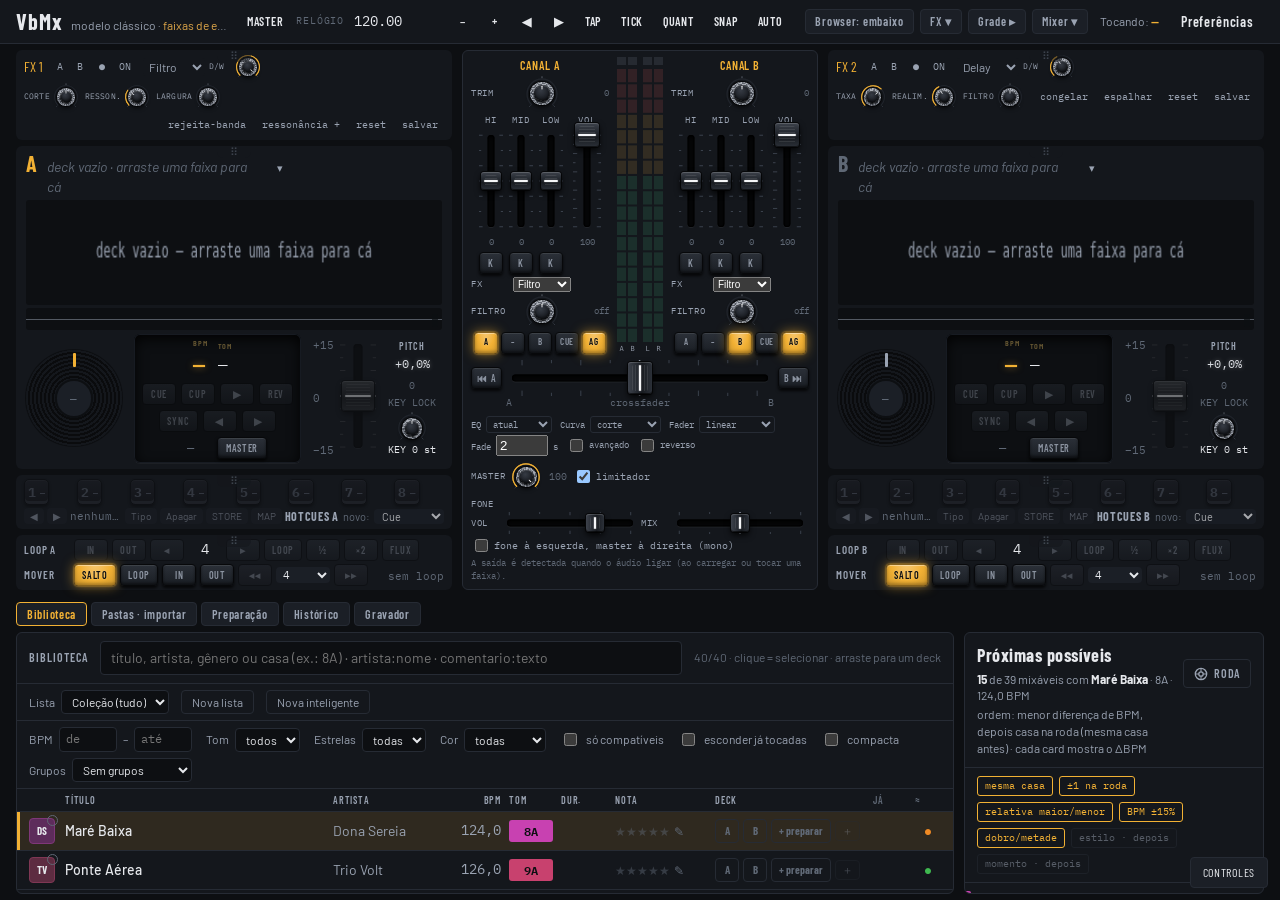
==== index.html @ 521fc86e "VbMx: versão pública para teste no iPad Co-Authored-By: Claude Sonnet 5.5 <noreply@anthropic.com>" ====
<!doctype html>
<html lang="pt-BR"><head><meta charset="utf-8">
<meta http-equiv="refresh" content="0; url=interface/classico.html">
<title>VbMx</title></head>
<body><p>Abrindo o <a href="interface/classico.html">VbMx</a>…</p>
<script>location.replace('interface/classico.html');</script></body></html>
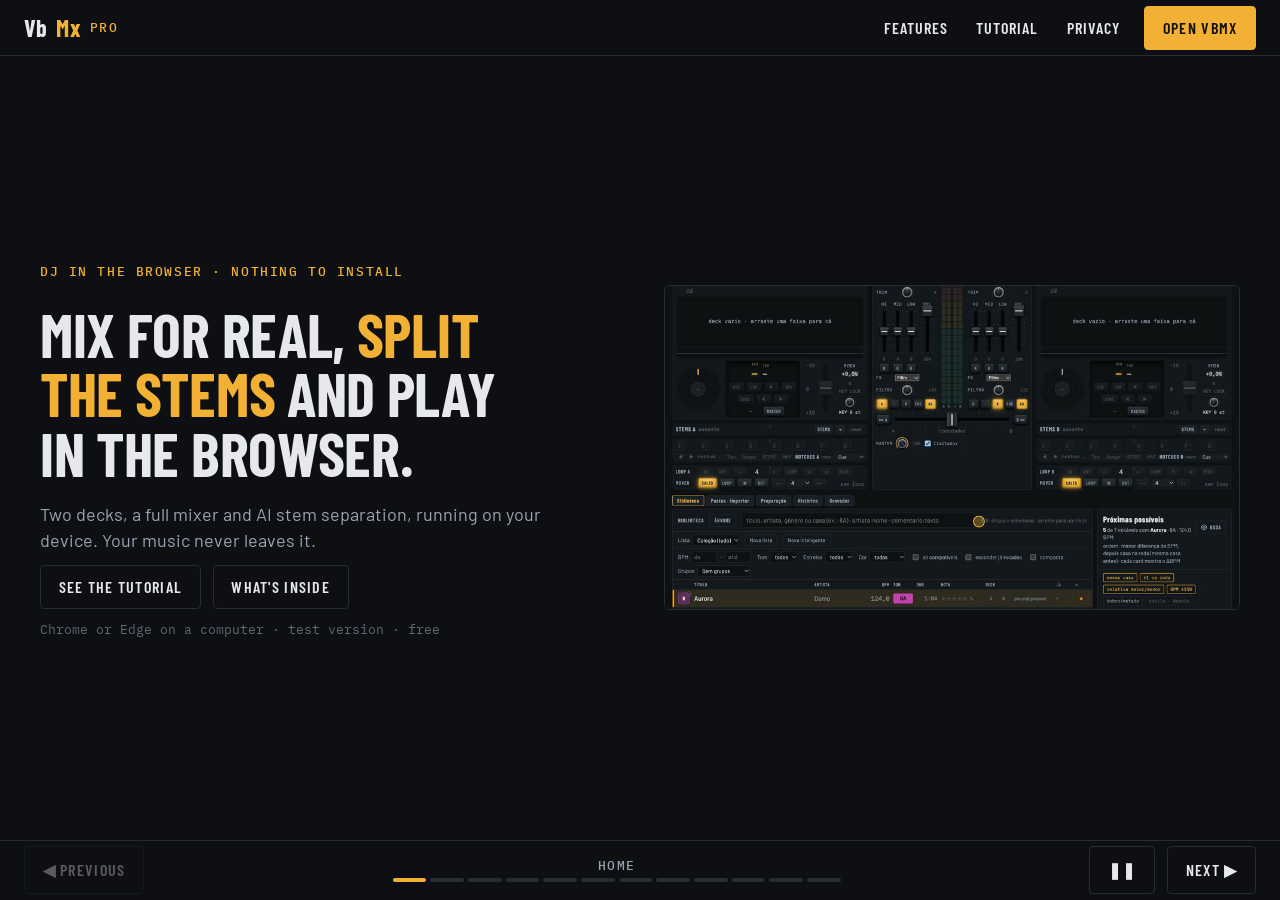
==== commit f59212ed: "Publica versão final da proposta: landing com tutorial, Pro sem Modes e sem Possible next tracks, st" ====
--- a/index.html
+++ b/index.html
@@ -1,6 +1,558 @@
 <!doctype html>
-<html lang="pt-BR"><head><meta charset="utf-8">
-<meta http-equiv="refresh" content="0; url=interface/classico.html">
-<title>VbMx</title></head>
-<body><p>Abrindo o <a href="interface/classico.html">VbMx</a>…</p>
-<script>location.replace('interface/classico.html');</script></body></html>
+<html lang="en">
+<head>
+<meta charset="utf-8">
+<meta name="viewport" content="width=device-width, initial-scale=1, viewport-fit=cover">
+<title>VbMx Pro · two-deck DJ mixer in your browser</title>
+<meta name="description" content="VbMx Pro is a two-deck DJ mixer that runs in your browser: sync, hotcues, loops, FX, stem separation and MIDI controllers. Your music stays on your device.">
+<link rel="icon" href="data:,">
+<link rel="canonical" href="https://luksgodoy.github.io/vbmx/">
+<link rel="alternate" hreflang="en" href="https://luksgodoy.github.io/vbmx/">
+<link rel="alternate" hreflang="x-default" href="https://luksgodoy.github.io/vbmx/">
+<meta property="og:type" content="website"><meta property="og:site_name" content="VbMx"><meta property="og:url" content="https://luksgodoy.github.io/vbmx/">
+<meta property="og:title" content="VbMx Pro · two-deck DJ mixer in your browser"><meta property="og:locale" content="en">
+<script type="application/ld+json">{"@context":"https://schema.org","@type":"WebSite","@id":"https://luksgodoy.github.io/vbmx/#site","name":"VbMx","url":"https://luksgodoy.github.io/vbmx/","inLanguage":"en"}</script>
+
+<meta name="robots" content="noindex">
+<link rel="preconnect" href="https://fonts.googleapis.com">
+<link rel="stylesheet" href="https://fonts.googleapis.com/css2?family=Barlow+Condensed:wght@500;600;700&family=Barlow:wght@400;500;600&family=IBM+Plex+Mono:wght@400;500;600&display=swap">
+<!-- PROPOSAL, not the real page: no page of the site was changed.
+     One view: the LANDING page.
+     Videos and posters come from tutorial/videos/, so open this file from docs/.
+     Colors and fonts are the app's tokens (interface/css/base.css). Mobile-first; wider layouts come in through clamp()
+     and container queries. The shell is exactly one window tall (top bar, stage, pager) and never scrolls vertically.
+     The access button lives in the top bar, a strip of the shell, so it is always visible and never covers content.
+     Videos: only the current panel's video plays (muted, looping, inline); the others pause; reduced motion disables autoplay. -->
+<style>
+:root {
+  --bg: #0d0f12; --bg-2: #14171c; --bg-3: #1b1f26; --line: #262b34; --fg: #e6e8ec; --fg-2: #9aa3b2; --fg-3: #5f6875;
+  --accent: #f2b134; --accent-dark: #2a2108; --ok: #7ad48c;
+  --t-xs: clamp(.72rem, .68rem + .2vw, .82rem);
+  --t-base: clamp(1rem, .95rem + .25vw, 1.125rem);
+  --t-lg: clamp(1.25rem, 1.1rem + .8vw, 1.6rem);
+  --t-xl: clamp(1.6rem, 1.2rem + 2vw, 2.4rem);
+  --t-hero: clamp(2rem, 1.3rem + 3.6vw, 3.8rem);
+  --e1: clamp(.5rem, .4rem + .5vw, .75rem);
+  --e2: clamp(1rem, .8rem + 1vw, 1.5rem);
+  --e3: clamp(1.5rem, 1rem + 2.5vw, 3rem);
+  --heading: "Barlow Condensed", "Arial Narrow", sans-serif;
+  --text: "Barlow", "Helvetica Neue", Arial, sans-serif;
+  --mono: "IBM Plex Mono", "SFMono-Regular", Menlo, monospace;
+}
+*, *::before, *::after { box-sizing: border-box; }
+[hidden] { display: none !important; }
+html { -webkit-text-size-adjust: 100%; }
+html, body { block-size: 100%; margin: 0; overflow: hidden; }
+body { block-size: 100dvh; display: grid; grid-template-rows: auto minmax(0, 1fr) auto; background: var(--bg); color: var(--fg);
+  font: 400 var(--t-base)/1.45 var(--text); overflow-wrap: break-word; }
+img, video { display: block; max-inline-size: 100%; block-size: auto; }
+a { color: var(--accent); }
+button { font: inherit; color: inherit; }
+:focus-visible { outline: 2px solid var(--accent); outline-offset: 3px; }
+.label { font: 500 var(--t-xs)/1.2 var(--mono); letter-spacing: .12em; text-transform: uppercase; color: var(--accent); }
+.skip { position: absolute; inset-inline-start: -999rem; }
+.skip:focus { inset-inline-start: var(--e2); inset-block-start: var(--e1); z-index: 30; background: var(--accent); color: #000; padding: .6rem 1rem; border-radius: 4px; }
+
+header.bar { position: relative; z-index: 10; display: flex; align-items: center; gap: var(--e1); min-inline-size: 0;
+  padding: calc(.35rem + env(safe-area-inset-top)) max(var(--e2), env(safe-area-inset-right)) .35rem max(var(--e2), env(safe-area-inset-left));
+  border-block-end: 1px solid var(--line); background: var(--bg); }
+.brand { font: 700 1.5rem/1 var(--heading); letter-spacing: .02em; color: var(--fg); text-decoration: none; min-block-size: 44px; display: inline-flex; align-items: center; gap: .35em; margin-inline-end: auto; }
+.brand b { color: var(--accent); font-weight: 700; }
+.brand small { display: none; font: 500 var(--t-xs)/1 var(--mono); letter-spacing: .12em; text-transform: uppercase; color: var(--accent); }
+.btn { display: inline-flex; align-items: center; justify-content: center; min-block-size: 44px; min-inline-size: 44px; padding: 0 .7rem; border-radius: 4px; border: 1px solid var(--line);
+  font: 600 .95rem/1 var(--heading); letter-spacing: .06em; text-transform: uppercase; text-decoration: none; color: var(--fg); background: transparent; white-space: nowrap; cursor: pointer; }
+.btn.solid { background: var(--accent); border-color: var(--accent); color: #14110a; }
+.btn:hover { border-color: var(--accent); }
+.btn[disabled] { opacity: .35; cursor: default; border-color: var(--line); }
+.sitenav { display: none; position: absolute; inset-block-start: 100%; inset-inline-end: var(--e2); min-inline-size: 13rem; padding: .3rem;
+  background: var(--bg-2); border: 1px solid var(--line); border-radius: 6px; flex-direction: column; }
+.sitenav.is-open { display: flex; }
+.sitenav a { display: flex; align-items: center; min-block-size: 44px; padding: 0 .8rem; border-radius: 4px; color: var(--fg); text-decoration: none;
+  font: 600 1rem/1 var(--heading); letter-spacing: .06em; text-transform: uppercase; }
+.sitenav a:hover, .sitenav a[aria-current="true"] { color: var(--accent); }
+@media (min-width: 26rem) { .brand small { display: inline; } }
+@media (min-width: 40rem) { .btn { padding: 0 1.1rem; font-size: 1rem; letter-spacing: .08em; } }
+@media (min-width: 48rem) {
+  .menu-btn { display: none; }
+  .sitenav { display: flex; position: static; flex-direction: row; min-inline-size: 0; padding: 0; background: none; border: 0; gap: .2rem; }
+}
+
+.stage { min-inline-size: 0; min-block-size: 0; display: flex; counter-reset: p; outline-offset: -2px;
+  overflow-x: auto; overflow-y: hidden; scroll-snap-type: x mandatory; scroll-behavior: smooth; overscroll-behavior-x: contain; scrollbar-width: none; }
+.stage::-webkit-scrollbar { display: none; }
+.panel { --k: 1; --v: 36; flex: 0 0 100%; inline-size: 100%; block-size: 100%; container: panel / size; overflow: hidden;
+  scroll-snap-align: start; scroll-snap-stop: always; }
+.step-box { counter-increment: p; }
+.fits { min-block-size: 100%; inline-size: min(100%, 78rem); margin-inline: auto; display: grid; align-content: center;
+  gap: calc(var(--e2) * var(--k)); padding: calc(var(--e1) * var(--k)) var(--e2); font-size: calc(var(--t-base) * var(--k)); }
+.fits p { margin: 0 0 .7em; }
+.heading { font: 700 calc(min(var(--t-xl), 8cqb) * var(--k))/1.02 var(--heading); text-transform: uppercase; margin: .3em 0 0; text-wrap: balance; }
+.actions { display: flex; flex-wrap: wrap; gap: var(--e1); }
+
+.hero h1 { font: 700 calc(min(var(--t-hero), 10cqb) * var(--k))/.98 var(--heading); letter-spacing: -.005em; text-transform: uppercase; margin: .35em 0 .3em; max-inline-size: 18ch; text-wrap: balance; }
+.hero h1 em { font-style: normal; color: var(--accent); }
+.hero .sub { max-inline-size: 52ch; color: var(--fg-2); }
+.hero small { display: block; margin-block-start: .8em; color: var(--fg-3); font: 400 var(--t-xs)/1.5 var(--mono); }
+.shot { display: none; margin: 0; border: 1px solid var(--line); border-radius: 6px; overflow: hidden; background: #000; }
+.shot img { inline-size: 100%; aspect-ratio: 16 / 9; object-fit: cover; }
+  color: var(--fg-2); text-decoration: none; font: 500 var(--t-xs)/1.2 var(--mono); letter-spacing: .06em; }
+
+.cards { display: grid; gap: 1px; grid-template-columns: repeat(2, minmax(0, 1fr)); background: var(--line); border: 1px solid var(--line); border-radius: 6px; overflow: hidden; }
+.card { background: var(--bg-2); padding: .7em .8em; }
+.card .num { font: 500 var(--t-xs)/1 var(--mono); color: var(--accent); }
+.card h3 { font: 600 1.15em/1.1 var(--heading); letter-spacing: .03em; text-transform: uppercase; margin: .3em 0 .25em; }
+.card p { margin: 0; color: var(--fg-2); font-size: .88em; line-height: 1.35; }
+
+.intro h2 { font: 700 calc(min(var(--t-xl) * 1.2, 9cqb) * var(--k))/.98 var(--heading); text-transform: uppercase; margin: .4em 0 .3em; text-wrap: balance; }
+.intro h2 em { font-style: normal; color: var(--accent); }
+.intro p { max-inline-size: 58ch; color: var(--fg-2); }
+.intro p strong { color: var(--fg); font-weight: 500; }
+.index { list-style: none; margin: 0; padding: 0; display: grid; gap: 1px; grid-template-columns: repeat(2, minmax(0, 1fr));
+  background: var(--line); border: 1px solid var(--line); border-radius: 6px; overflow: hidden; }
+.index a { display: flex; align-items: center; gap: .5em; block-size: 100%; min-block-size: 44px; padding: .3em .6em; background: var(--bg-2); color: var(--fg); text-decoration: none;
+  font: 600 .95em/1.1 var(--heading); letter-spacing: .03em; text-transform: uppercase; }
+.index a span { font: 500 var(--t-xs)/1 var(--mono); color: var(--accent); }
+.index a:hover { background: var(--accent-dark); }
+
+.step { display: grid; gap: calc(var(--e2) * var(--k)); align-items: center; }
+.video { position: relative; margin: 0 auto; inline-size: min(100%, calc(var(--v) * 1cqb * 16 / 9)); aspect-ratio: 16 / 9; background: #000; border: 1px solid var(--line); border-radius: 6px; overflow: hidden; }
+.video video { inline-size: 100%; block-size: 100%; object-fit: cover; }
+.video figcaption { position: absolute; inline-size: 1px; block-size: 1px; overflow: hidden; clip-path: inset(50%); white-space: nowrap; }
+.bar-t { position: absolute; inset-inline: 0; inset-block-end: 0; block-size: 3px; background: rgba(242, 177, 52, .18); pointer-events: none; }
+.bar-t i { display: block; block-size: 100%; inline-size: 100%; background: var(--accent); transform-origin: 0 50%; transform: scaleX(0); }
+.video.playing .bar-t i { animation: fillup var(--dur, 5s) linear infinite; }
+@keyframes fillup { to { transform: scaleX(1); } }
+.toggle { position: absolute; inset-inline-end: .4rem; inset-block-start: .4rem; min-inline-size: 44px; min-block-size: 44px; padding: 0 .7rem; border-radius: 4px; border: 1px solid var(--line);
+  background: rgba(13, 15, 18, .78); color: var(--fg); font: 500 var(--t-xs)/1 var(--mono); letter-spacing: .08em; text-transform: uppercase; cursor: pointer; }
+.toggle:hover { border-color: var(--accent); }
+.step h2 { font: 700 calc(min(var(--t-xl), 8cqb) * var(--k))/1.02 var(--heading); text-transform: uppercase; margin: 0 0 .35em; text-wrap: balance; }
+.step h2::before { content: "STEP " counter(p, decimal-leading-zero); display: block; font: 500 var(--t-xs)/1.2 var(--mono); letter-spacing: .12em; color: var(--accent); margin-block-end: .4rem; }
+.step p { margin: 0 0 .6em; color: #c9ccd3; max-inline-size: 56ch; }
+.step p:last-child { margin-block-end: 0; }
+kbd { display: inline-block; font: 500 .82em/1 var(--mono); padding: .2em .42em; border: 1px solid #3a404b; border-block-end-width: 2px; border-radius: 4px; background: var(--bg-3); color: var(--fg); white-space: nowrap; }
+.note { font-size: .92em; color: var(--fg-2); border-inline-start: 2px solid var(--accent); padding-inline-start: .8rem; }
+
+.closing { text-align: center; justify-items: center; }
+.closing .privacy { max-inline-size: 46ch; margin: 0 auto; padding: .8em 1em; border: 1px solid var(--line); border-radius: 6px; background: var(--bg-2); }
+.closing .privacy p { margin: .4em 0 0; }
+.closing h2 { font: 700 calc(var(--t-xl) * var(--k))/1 var(--heading); text-transform: uppercase; margin: 0 0 .4em; }
+.closing p { color: var(--fg-2); margin: 0 auto 1em; max-inline-size: 52ch; }
+.closing .actions { justify-content: center; }
+.closing small { display: block; max-inline-size: 60ch; color: var(--fg-3); font: 400 var(--t-xs)/1.5 var(--mono); border-block-start: 1px solid var(--line); padding-block-start: var(--e1); }
+
+@container panel (min-width: 34rem) and (min-aspect-ratio: 5/4) {
+  .step { grid-template-columns: minmax(0, 1.35fr) minmax(0, 1fr); gap: var(--e3); }
+  .video { inline-size: min(100%, calc(82cqb * 16 / 9)); }
+  .step-box:nth-child(odd) .step .video { order: 2; }
+  .intro, .hero { grid-template-columns: minmax(0, 1fr) minmax(0, 1fr); align-items: center; column-gap: var(--e3); }
+  .shot { display: block; }
+}
+@container panel (min-width: 34rem) and (max-aspect-ratio: 5/4) and (min-height: 44rem) {
+  .shot { display: block; inline-size: min(100%, calc(var(--v) * 1cqb * 16 / 9)); margin-inline: auto; }
+}
+@container panel (min-width: 44rem) {
+  .index a { min-block-size: 52px; }
+  .cards { grid-template-columns: repeat(3, minmax(0, 1fr)); }
+  .card { padding: 1.1em 1.2em; }
+}
+
+.pager { display: grid; grid-template-columns: auto minmax(0, 1fr) auto auto; align-items: center; gap: var(--e1);
+  padding: .35rem max(var(--e2), env(safe-area-inset-right)) calc(.35rem + env(safe-area-inset-bottom)) max(var(--e2), env(safe-area-inset-left)); border-block-start: 1px solid var(--line); }
+.arrow { min-inline-size: 48px; min-block-size: 48px; }
+.arrow span { display: none; }
+.autobtn { min-inline-size: 48px; min-block-size: 48px; }
+.autobtn[hidden] { display: none; }
+.where { display: grid; gap: .4rem; justify-items: center; min-inline-size: 0; }
+.where output { font: 500 var(--t-xs)/1 var(--mono); letter-spacing: .12em; text-transform: uppercase; color: var(--fg-2); }
+.dots { display: flex; gap: 4px; inline-size: min(100%, 28rem); }
+.dots i { flex: 1; block-size: 4px; border-radius: 2px; background: var(--line); transition: background .2s; }
+.dots i.done { background: #6b5415; }
+.dots i.here { background: var(--accent); }
+@media (min-width: 40rem) { .arrow span { display: inline; } }
+
+@media (prefers-reduced-motion: reduce) {
+  .video.playing .bar-t i { animation: none; }
+  .bar-t { display: none; }
+  .stage { scroll-behavior: auto; }
+  .dots i { transition: none; }
+}
+@media (max-width: 25.99rem) { header.bar { gap: .4rem; } }
+</style>
+</head>
+<body>
+<a class="skip" href="#step-1">Skip to the steps</a>
+
+<header class="bar">
+  <a class="brand" href="#home" aria-label="VbMx Pro, home">Vb<b>Mx</b> <small>Pro</small></a>
+  <nav class="sitenav" id="menu" aria-label="Site sections">
+    <a href="#features" data-from="1" data-to="1">Features</a>
+    <a href="#tutorial" data-from="2" data-to="10">Tutorial</a>
+    <a href="#open" data-from="11" data-to="11">Privacy</a>
+  </nav>
+    <button class="btn menu-btn" type="button" aria-expanded="false" aria-controls="menu" aria-label="Site menu">☰</button>
+    <a class="btn solid access" id="access" href="interface/classico.html">Open VbMx</a>
+</header>
+
+<main class="stage" id="stage">
+<section class="panel" id="home" data-name="Home" tabindex="-1" aria-label="Home"><div class="fits hero">
+  <div>
+    <span class="label">DJ in the browser · nothing to install</span>
+    <h1>Mix for real, <em>split the stems</em> and play in the browser.</h1>
+    <p class="sub">Two decks, a full mixer and AI stem separation, running on your device. Your music never leaves it.</p>
+    <nav class="actions" aria-label="Where to start">
+      <a class="btn ghost" href="#tutorial">See the tutorial</a>
+      <a class="btn ghost" href="#features">What's inside</a>
+    </nav>
+    <small>Chrome or Edge on a computer · test version · free</small>
+  </div>
+  <figure class="shot"><img src="tutorial/videos/passo-01.jpg" width="960" height="540" alt="The VbMx Pro screen: two decks, the mixer in the middle and the library below."></figure>
+</div></section>
+
+<section class="panel" id="features" data-name="Features" tabindex="-1" aria-label="Features"><div class="fits">
+  <div>
+    <span class="label">What's inside</span>
+    <h2 class="heading">A whole DJ setup, in one tab.</h2>
+  </div>
+  <div class="cards">
+    <article class="card"><span class="num">01</span><h3>Two decks</h3><p>Cue, loop, hotcues, pitch and key lock, with waveform and platter.</p></article>
+    <article class="card"><span class="num">02</span><h3>AI stems</h3><p>Split vocals, drums, bass and the rest of any track and mix each part.</p></article>
+    <article class="card"><span class="num">03</span><h3>Mixer and FX</h3><p>Three-band EQ, filter, crossfader, limiter and per-channel effects.</p></article>
+    <article class="card"><span class="num">04</span><h3>Sync and grid</h3><p>BPM and key detected, sync, quantize and beat grid.</p></article>
+    <article class="card"><span class="num">05</span><h3>Automix</h3><p>Let VbMx blend in the next track for you.</p></article>
+    <article class="card"><span class="num">06</span><h3>PT · EN · ES · FR</h3><p>Interface in four languages, switched on the fly.</p></article>
+  </div>
+</div></section>
+
+<section class="panel" id="tutorial" data-name="Tutorial" tabindex="-1" aria-label="Tutorial"><div class="fits intro">
+  <div>
+    <span class="label">Tutorial · 8 steps · under 1 minute of video</span>
+    <h2>How to use <em>VbMx Pro</em></h2>
+    <p>Each step has a video a few seconds long, <strong>recorded on the VbMx Pro screen itself</strong>, and two sentences telling you where to click. Names shown as keys, like <kbd>SYNC</kbd>, are the labels you see on screen.</p>
+    <p>The videos have no sound and loop. The amber circle is the mouse pointer.</p>
+  </div>
+  <ol class="index">
+    <li><a href="#step-1"><span>01</span>Load the track</a></li>
+    <li><a href="#step-2"><span>02</span>BPM, key and sync</a></li>
+    <li><a href="#step-3"><span>03</span>Grid, quant and snap</a></li>
+    <li><a href="#step-4"><span>04</span>Hotcues</a></li>
+    <li><a href="#step-5"><span>05</span>Loops</a></li>
+    <li><a href="#step-6"><span>06</span>Mixer</a></li>
+    <li><a href="#step-7"><span>07</span>Stems+</a></li>
+    <li><a href="#step-8"><span>08</span>FX and automatic mixing</a></li>
+  </ol>
+</div></section>
+
+<section class="panel step-box" id="step-1" tabindex="-1" aria-label="Step 1 of 8"><div class="fits">
+  <article class="step">
+    <figure class="video" style="--dur:5s">
+          <video muted loop playsinline preload="metadata" width="960" height="540" poster="tutorial/videos/passo-01.jpg" aria-describedby="cap-1"><source src="tutorial/videos/passo-01.mp4" type="video/mp4"></video>
+          <figcaption id="cap-1">Silent video: the pointer grabs the first row of the library, drags it to deck A, which lights up with an amber border, and drops it; the track appears on the deck.</figcaption>
+          <div class="bar-t" aria-hidden="true"><i></i></div>
+        </figure>
+        <div>
+          <h2>Load a track by dragging it to a deck</h2>
+          <p>In the <kbd>Library</kbd>, grab the track's row and drag it to deck <kbd>A</kbd> or <kbd>B</kbd>. The empty deck says "drag a track here" and lights up when the track is over it.</p>
+          <p class="note">On a short screen the library is folded into the <kbd>LIBRARY ▲</kbd> bar at the foot of the page. The <kbd>A</kbd> and <kbd>B</kbd> buttons on the row load without dragging.</p>
+        </div>
+  </article>
+</div></section>
+
+
+<section class="panel step-box" id="step-2" tabindex="-1" aria-label="Step 2 of 8"><div class="fits">
+  <article class="step">
+    <figure class="video" style="--dur:5s">
+          <video muted loop playsinline preload="metadata" width="960" height="540" poster="tutorial/videos/passo-02.jpg" aria-describedby="cap-2"><source src="tutorial/videos/passo-02.mp4" type="video/mp4"></video>
+          <figcaption id="cap-2">Silent video: on deck B, the pointer shows BPM 128.0 and key 9A, clicks SYNC and the BPM becomes 124.0, with the pitch at −3.1% and the note "orig. 128.0".</figcaption>
+          <div class="bar-t" aria-hidden="true"><i></i></div>
+        </figure>
+        <div>
+          <h2>Read the BPM and the key, then match with sync</h2>
+          <p>Each deck shows the track's <kbd>BPM</kbd> and <kbd>KEY</kbd> (on the Camelot wheel, like 8A). Click <kbd>SYNC</kbd> and the deck matches the other one's tempo: the <kbd>PITCH</kbd> moves by itself and the original BPM stays noted underneath.</p>
+          <p class="note"><kbd>KEY LOCK</kbd> holds the key when the tempo changes.</p>
+        </div>
+  </article>
+</div></section>
+
+
+<section class="panel step-box" id="step-3" tabindex="-1" aria-label="Step 3 of 8"><div class="fits">
+  <article class="step">
+    <figure class="video" style="--dur:5s">
+          <video muted loop playsinline preload="metadata" width="960" height="540" poster="tutorial/videos/passo-03.jpg" aria-describedby="cap-3"><source src="tutorial/videos/passo-03.mp4" type="video/mp4"></video>
+          <figcaption id="cap-3">Silent video: on the top bar the pointer turns SNAP on and opens Grid; the GRID B panel appears on the deck and three clicks on "10 ms ▶" move the first beat from 0.000 s to 0.030 s.</figcaption>
+          <div class="bar-t" aria-hidden="true"><i></i></div>
+        </figure>
+        <div>
+          <h2>Check the grid, quantize and snap</h2>
+          <p>On the top bar, <kbd>QUANT</kbd> locks cues and loops to the beat and <kbd>SNAP</kbd> locks markers to the grid. <kbd>Grid ▸</kbd> opens each deck's panel: if the grid is off the beat, nudge it with <kbd>◀ 10 ms</kbd> and <kbd>10 ms ▶</kbd>.</p>
+          <p class="note">In the same panel: <kbd>×2</kbd> and <kbd>÷2</kbd> fix a BPM read at half or double, <kbd>TAP</kbd> sets it by tapping and <kbd>RESET</kbd> undoes.</p>
+        </div>
+  </article>
+</div></section>
+
+
+<section class="panel step-box" id="step-4" tabindex="-1" aria-label="Step 4 of 8"><div class="fits">
+  <article class="step">
+    <figure class="video" style="--dur:4s">
+          <video muted loop playsinline preload="metadata" width="960" height="540" poster="tutorial/videos/passo-04.jpg" aria-describedby="cap-4"><source src="tutorial/videos/passo-04.mp4" type="video/mp4"></video>
+          <figcaption id="cap-4">Silent video: with deck A playing, one click on hotcue 1 and another on 2 store two points, which show up numbered on the waveform; a new click on 1 sends the track back there.</figcaption>
+          <div class="bar-t" aria-hidden="true"><i></i></div>
+        </figure>
+        <div>
+          <h2>Set and trigger hotcues</h2>
+          <p>Buttons <kbd>1</kbd> to <kbd>8</kbd> under <kbd>HOTCUES</kbd> store points in the track. On an empty button, a click stores where the track is; on a stored button, a click jumps to that point.</p>
+          <p class="note"><kbd>Delete</kbd> clears the selected hotcue and <kbd>Type</kbd> changes what it is.</p>
+        </div>
+  </article>
+</div></section>
+
+
+<section class="panel step-box" id="step-5" tabindex="-1" aria-label="Step 5 of 8"><div class="fits">
+  <article class="step">
+    <figure class="video" style="--dur:4s">
+          <video muted loop playsinline preload="metadata" width="960" height="540" poster="tutorial/videos/passo-05.jpg" aria-describedby="cap-5"><source src="tutorial/videos/passo-05.mp4" type="video/mp4"></video>
+          <figcaption id="cap-5">Silent video: with deck A playing, a click on LOOP paints a green 4-beat stretch on the waveform and the track starts repeating; a click on ½ cuts the stretch in half.</figcaption>
+          <div class="bar-t" aria-hidden="true"><i></i></div>
+        </figure>
+        <div>
+          <h2>Hold a section in a loop</h2>
+          <p>In <kbd>LOOP A</kbd>, pick the length in beats with <kbd>◂</kbd> and <kbd>▸</kbd> and click <kbd>LOOP</kbd>: the section is marked on the waveform and repeats. <kbd>½</kbd> and <kbd>×2</kbd> shorten and lengthen it without leaving the loop.</p>
+          <p class="note"><kbd>IN</kbd> and <kbd>OUT</kbd> set the start and the end by hand. Click <kbd>LOOP</kbd> again to leave.</p>
+        </div>
+  </article>
+</div></section>
+
+
+<section class="panel step-box" id="step-6" tabindex="-1" aria-label="Step 6 of 8"><div class="fits">
+  <article class="step">
+    <figure class="video" style="--dur:5s">
+          <video muted loop playsinline preload="metadata" width="960" height="540" poster="tutorial/videos/passo-06.jpg" aria-describedby="cap-6"><source src="tutorial/videos/passo-06.mp4" type="video/mp4"></video>
+          <figcaption id="cap-6">Silent video: on the mixer, the pointer lowers channel A's LOW, turns channel A's FILTER and drags the crossfader from the middle towards side B.</figcaption>
+          <div class="bar-t" aria-hidden="true"><i></i></div>
+        </figure>
+        <div>
+          <h2>Mix: EQ, filter and crossfader</h2>
+          <p>Each channel has <kbd>TRIM</kbd>, the three-band EQ <kbd>HI</kbd> <kbd>MID</kbd> <kbd>LOW</kbd>, the <kbd>FILTER</kbd> and <kbd>VOL</kbd>. Take the bass out of the incoming track, open the filter little by little and move the <kbd>crossfader</kbd> from <kbd>A</kbd> to <kbd>B</kbd>.</p>
+          <p class="note">The <kbd>K</kbd> under each band kills that band at once. <kbd>CUE</kbd> sends the channel to the headphones.</p>
+        </div>
+  </article>
+</div></section>
+
+
+<section class="panel step-box" id="step-7" tabindex="-1" aria-label="Step 7 of 8"><div class="fits">
+  <article class="step">
+    <figure class="video" style="--dur:4s">
+          <video muted loop playsinline preload="metadata" width="960" height="540" poster="tutorial/videos/passo-07.jpg" aria-describedby="cap-7"><source src="tutorial/videos/passo-07.mp4" type="video/mp4"></video>
+          <figcaption id="cap-7">Silent video: the pointer turns Stems+ on in the top bar; hotcues and loops leave and each deck's STEMS strip takes the space. Then the pointer rests on deck B's STEMS button, without clicking. The separation itself is not shown in the video.</figcaption>
+          <div class="bar-t" aria-hidden="true"><i></i></div>
+        </figure>
+        <div>
+          <h2>Split the track into stems</h2>
+          <p><kbd>Stems+</kbd>, on the top bar, hides hotcues and loops and gives the space to the stems. On each deck, the <kbd>STEMS</kbd> button splits the track and turns the mode on; while the separation does not exist yet, the deck's strip says "missing".</p>
+          <p class="note">The first time, the browser downloads the separation model, about 90 MB, and the separation only starts after the download. Use Chrome or Edge. The video shows where the control is, not the separation happening.</p>
+        </div>
+  </article>
+</div></section>
+
+
+<section class="panel step-box" id="step-8" tabindex="-1" aria-label="Step 8 of 8"><div class="fits">
+  <article class="step">
+    <figure class="video" style="--dur:5s">
+          <video muted loop playsinline preload="metadata" width="960" height="540" poster="tutorial/videos/passo-08.jpg" aria-describedby="cap-8"><source src="tutorial/videos/passo-08.mp4" type="video/mp4"></video>
+          <figcaption id="cap-8">Silent video: on the FX1 unit, the pointer turns ON and raises the D/W knob with deck A playing; the scene cuts to the library, where the pointer clicks Tree and then Auto.</figcaption>
+          <div class="bar-t" aria-hidden="true"><i></i></div>
+        </figure>
+        <div>
+          <h2>Turn on an effect and let Auto mix</h2>
+          <p>In <kbd>FX1</kbd> or <kbd>FX2</kbd>, pick the effect from the list (Filter, Delay), send it to <kbd>A</kbd> or <kbd>B</kbd>, turn it <kbd>ON</kbd> and dose it with <kbd>D/W</kbd>. For automatic mixing, with a deck playing, click <kbd>Tree</kbd> in the library and then <kbd>Auto</kbd>: VbMx picks the next track and makes the transition.</p>
+          <p class="note">The <kbd>AUTO</kbd> on the top bar is something else: it is the automatic master tempo.</p>
+        </div>
+  </article>
+</div></section>
+
+<section class="panel" id="open" data-name="Open" tabindex="-1" aria-label="Privacy and open VbMx"><div class="fits closing">
+  <div class="privacy">
+    <span class="label">Privacy</span>
+    <p>Your audio stays on your device. Nothing is uploaded, there is no account and no sign-up.</p>
+  </div>
+  <div>
+    <h2>Over to you</h2>
+    <p>Open VbMx Pro, drag in two tracks and repeat the steps. Nothing is installed: it runs in the browser.</p>
+    <nav class="actions" aria-label="Next step">
+      <a class="btn solid" href="interface/classico.html">Open VbMx</a>
+      <a class="btn ghost" href="#step-1">Review the steps</a>
+    </nav>
+  </div>
+  <small>Videos recorded on the VbMx Pro screen with synthetic demo tracks. The amber pointer and the screen crop come from the recording. VbMx Pro · test version · analysis by Essentia.js · stems by htdemucs.</small>
+</div></section>
+</main>
+
+<nav class="pager" aria-label="Panel navigation">
+  <button class="btn arrow" type="button" data-go="-1" aria-label="Previous panel">◀<span>&nbsp;Previous</span></button>
+  <div class="where"><output id="where" aria-live="polite"></output><div class="dots" id="dots" aria-hidden="true"></div></div>
+  <button class="btn autobtn" id="auto" type="button" aria-pressed="false" aria-label="Pause automatic tutorial advance">❚❚</button>
+  <button class="btn arrow" type="button" data-go="+1" aria-label="Next panel"><span>Next&nbsp;</span>▶</button>
+</nav>
+
+<script>
+(function () {
+  'use strict';
+  var stage = document.getElementById('stage');
+  var menu = document.getElementById('menu');
+  var menuBtn = document.querySelector('.menu-btn');
+  var panels = [].slice.call(stage.querySelectorAll('.panel'));
+  var videos = [].slice.call(stage.querySelectorAll('.video video'));
+  var calm = window.matchMedia('(prefers-reduced-motion: reduce)');
+  var where = document.getElementById('where');
+  var dots = document.getElementById('dots');
+  var current = 0;
+
+  var LEVELS = [[1, 36], [.94, 34], [.88, 32], [.84, 30], [.8, 28], [.76, 26], [.72, 24], [.68, 22], [.64, 20], [.6, 18]];
+  function fit() {
+    panels.forEach(function (p) {
+      for (var d = 0; d < LEVELS.length; d++) {
+        p.style.setProperty('--k', LEVELS[d][0]); p.style.setProperty('--v', LEVELS[d][1]);
+        if (p.scrollHeight <= p.clientHeight + 1) break;
+      }
+      p.dataset.level = Math.min(d, LEVELS.length - 1);
+    });
+  }
+
+  function play(v) { var pr = v.play(); if (pr && pr.catch) pr.catch(function () {}); }
+  videos.forEach(function (v) {
+    v.muted = true;
+    var b = document.createElement('button'); b.type = 'button'; b.className = 'toggle';
+    function label() { v.parentElement.classList.toggle('playing', !v.paused); b.textContent = v.paused ? 'Play' : 'Pause'; b.setAttribute('aria-label', (v.paused ? 'Play' : 'Pause') + " this step's video"); }
+    b.addEventListener('click', function () { if (v.paused) { v.dataset.manual = 'play'; play(v); } else { v.dataset.manual = 'pause'; v.pause(); } });
+    v.addEventListener('play', label); v.addEventListener('pause', label); label();
+    v.parentElement.appendChild(b);
+  });
+  function currentVideo() {
+    var stageLive = !document.hidden;
+    videos.forEach(function (v) {
+      var mine = stageLive && panels.indexOf(v.closest('.panel')) === current;
+      v.autoplay = mine && !calm.matches;
+      if (!mine) { v.pause(); delete v.dataset.manual; return; }
+      if (calm.matches) { if (v.dataset.manual !== 'play') v.pause(); }
+      else if (v.dataset.manual !== 'pause') play(v);
+    });
+  }
+  document.addEventListener('visibilitychange', currentVideo);
+  if (calm.addEventListener) calm.addEventListener('change', currentVideo);
+
+  function nameOf(i) {
+    var p = panels[i], n = panels.filter(function (x) { return x.classList.contains('step-box'); });
+    var k = n.indexOf(p);
+    return k >= 0 ? 'Step ' + ('0' + (k + 1)).slice(-2) + ' of ' + ('0' + n.length).slice(-2) : p.dataset.name;
+  }
+  panels.forEach(function () { dots.appendChild(document.createElement('i')); });
+  function paint() {
+    document.body.dataset.panel = current;
+    where.textContent = nameOf(current);
+    [].forEach.call(dots.children, function (el, i) { el.className = i === current ? 'here' : i < current ? 'done' : ''; });
+    [].forEach.call(menu.querySelectorAll('a[data-from]'), function (a) {
+      a.setAttribute('aria-current', current >= +a.dataset.from && current <= +a.dataset.to ? 'true' : 'false');
+    });
+    [].forEach.call(document.querySelectorAll('[data-go]'), function (b) { var d = +b.dataset.go; b.disabled = (d < 0 && current === 0) || (d > 0 && current === panels.length - 1); });
+    currentVideo();
+  }
+  function go(i, hard) {
+    i = Math.max(0, Math.min(panels.length - 1, i));
+    stage.scrollTo({ left: i * stage.clientWidth, behavior: hard ? 'instant' : 'auto' });
+    if (hard) { current = i; paint(); }
+  }
+  stage.addEventListener('scroll', function () {
+    if (!stage.clientWidth) return;
+    var i = Math.round(stage.scrollLeft / stage.clientWidth);
+    if (i !== current) { current = i; paint(); }
+  }, { passive: true });
+
+  function closeMenu() { menu.classList.remove('is-open'); menuBtn.setAttribute('aria-expanded', 'false'); }
+  menuBtn.addEventListener('click', function (e) {
+    e.stopPropagation();
+    menuBtn.setAttribute('aria-expanded', menu.classList.toggle('is-open') ? 'true' : 'false');
+  });
+  function goTo(id, hard) {
+    var dest = document.getElementById(id);
+    if (!dest) return false;
+    var i = panels.indexOf(dest);
+    if (i < 0) return false;
+    go(i, hard);
+    return true;
+  }
+
+  document.addEventListener('click', function (e) {
+    var b = e.target.closest('[data-go]'); if (b) { go(current + (+b.dataset.go)); return; }
+    var a = e.target.closest('a[href^="#"]');
+    if (a) {
+      var id = a.getAttribute('href').slice(1);
+      closeMenu();
+      if (goTo(id)) { e.preventDefault(); try { history.replaceState(null, '', '#' + id); } catch (x) {} }
+      return;
+    }
+    if (!e.target.closest('#menu')) closeMenu();
+  });
+  document.addEventListener('keydown', function (e) {
+    if (e.key === 'Escape') { closeMenu(); return; }
+    if (e.altKey || e.ctrlKey || e.metaKey) return;
+    var k = e.key, toward = k === 'ArrowRight' || k === 'PageDown' ? current + 1 : k === 'ArrowLeft' || k === 'PageUp' ? current - 1 : k === 'Home' ? 0 : k === 'End' ? panels.length - 1 : null;
+    if (toward === null) return;
+    e.preventDefault(); go(toward);
+  });
+  var lock = 0;
+  stage.addEventListener('wheel', function (e) {
+    if (e.ctrlKey || Math.abs(e.deltaY) <= Math.abs(e.deltaX)) return;
+    e.preventDefault();
+    var now = Date.now(); if (now < lock || Math.abs(e.deltaY) < 8) return;
+    lock = now + 450; go(current + (e.deltaY > 0 ? 1 : -1));
+  }, { passive: false });
+
+
+  /* Tutorial auto-advance: steps 1 to 8 only, loops back to step 1. Test knobs: ?dwell=ms (cap per step) and ?idle=ms (resume delay). */
+  var qs = new URLSearchParams(location.search);
+  var DWELL = +qs.get('dwell') || 12000, IDLE = +qs.get('idle') || 8000;
+  var autoBtn = document.getElementById('auto');
+  var steps = panels.filter(function (x) { return x.classList.contains('step-box'); });
+  var userPaused = false, lastTouch = 0, hovering = false, inView = true, elapsed = 0, cycled = false, lastTick = Date.now(), lastIdx = -1;
+  function touched() { lastTouch = Date.now(); }
+  ['pointerdown', 'touchstart', 'wheel', 'keydown', 'click'].forEach(function (t) {
+    document.addEventListener(t, function (e) { if (e.target !== autoBtn) touched(); }, { passive: true, capture: true });
+  });
+  stage.addEventListener('pointerenter', function (e) { if (e.pointerType !== 'touch') { hovering = true; touched(); } });
+  stage.addEventListener('pointerleave', function () { hovering = false; touched(); });
+  stage.addEventListener('focusin', touched);
+  stage.addEventListener('focusout', touched);
+  if ('IntersectionObserver' in window) new IntersectionObserver(function (en) { inView = en[0].isIntersecting; }, { threshold: .3 }).observe(stage);
+  function paintAuto() {
+    autoBtn.hidden = calm.matches;
+    autoBtn.textContent = userPaused ? '\u25B6' : '\u275A\u275A';
+    autoBtn.setAttribute('aria-pressed', userPaused ? 'true' : 'false');
+    autoBtn.setAttribute('aria-label', userPaused ? 'Resume automatic tutorial advance' : 'Pause automatic tutorial advance');
+  }
+  autoBtn.addEventListener('click', function () { userPaused = !userPaused; elapsed = 0; paintAuto(); });
+  if (calm.addEventListener) calm.addEventListener('change', paintAuto);
+  steps.forEach(function (sp) {
+    var v = sp.querySelector('video'), last = 0;
+    v.addEventListener('ended', function () { cycled = true; });
+    v.addEventListener('timeupdate', function () { if (v.currentTime + .5 < last) cycled = true; last = v.currentTime; });
+  });
+  setInterval(function () {
+    var now = Date.now(), dt = now - lastTick; lastTick = now;
+    var k = steps.indexOf(panels[current]);
+    if (k !== lastIdx) { lastIdx = k; elapsed = 0; cycled = false; }
+    if (k < 0 || calm.matches || document.hidden || !inView || userPaused || hovering || now - lastTouch < IDLE) return;
+    elapsed += dt;
+    if (cycled || elapsed >= DWELL) { cycled = false; elapsed = 0; go(panels.indexOf(steps[(k + 1) % steps.length])); }
+  }, 250);
+  paintAuto();
+
+  function redo() { fit(); stage.scrollTo({ left: current * stage.clientWidth, behavior: 'instant' }); }
+  var timer; window.addEventListener('resize', function () { clearTimeout(timer); timer = setTimeout(redo, 80); });
+  if (document.fonts && document.fonts.ready) document.fonts.ready.then(redo);
+  fit(); paint();
+  if (location.hash.length > 1) goTo(location.hash.slice(1), true);
+  window.addEventListener('hashchange', function () { goTo(location.hash.slice(1), true); });
+  window.__site = { go: go, current: function () { return current; }, total: panels.length };
+})();
+</script>
+</body>
+</html>
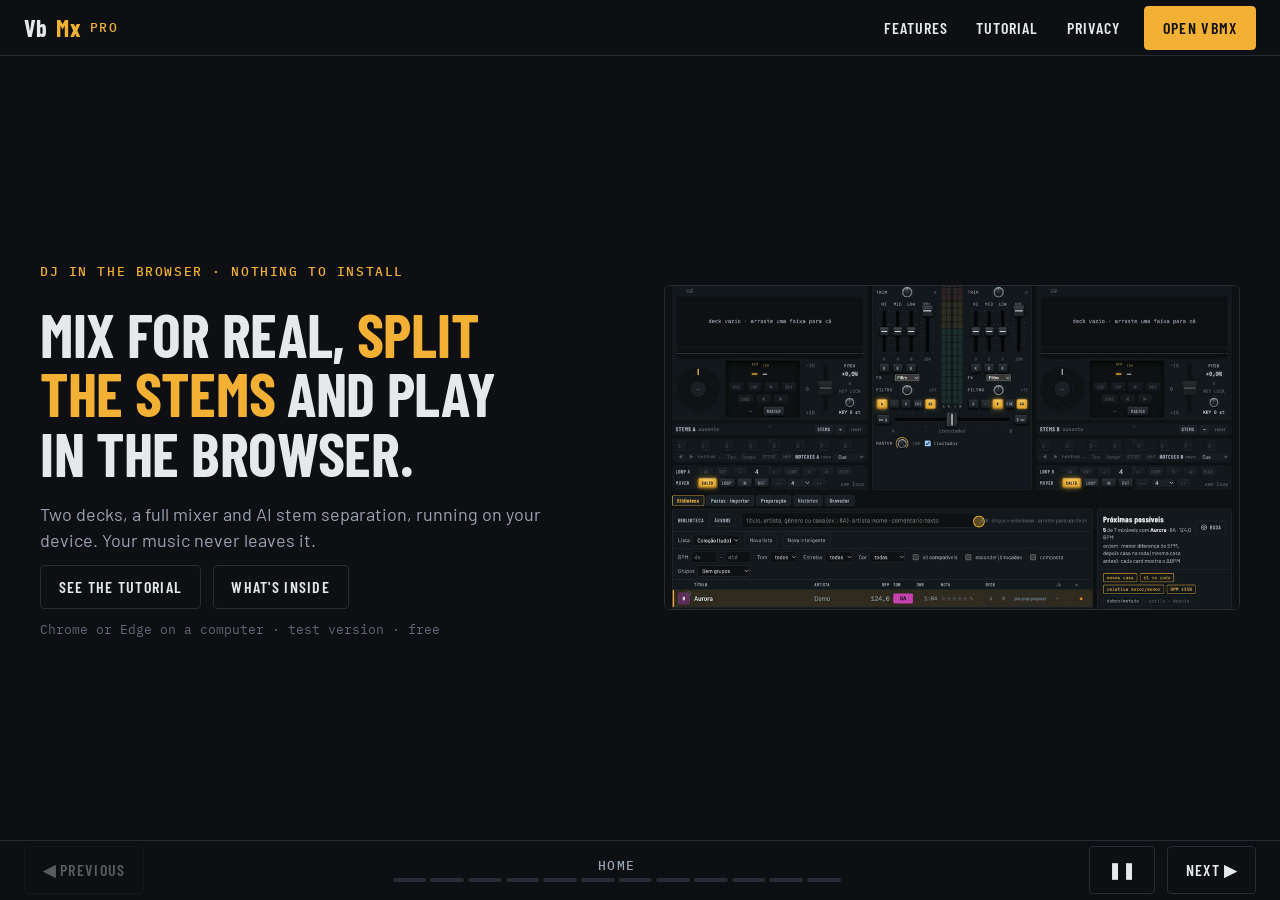
==== commit 2588e053: "Publica versão final: carrossel 15 s, stems no navegador, barra de carga, 5 faixas da 294 Records Co" ====
--- a/index.html
+++ b/index.html
@@ -165,16 +165,13 @@
 .where { display: grid; gap: .4rem; justify-items: center; min-inline-size: 0; }
 .where output { font: 500 var(--t-xs)/1 var(--mono); letter-spacing: .12em; text-transform: uppercase; color: var(--fg-2); }
 .dots { display: flex; gap: 4px; inline-size: min(100%, 28rem); }
-.dots i { flex: 1; block-size: 4px; border-radius: 2px; background: var(--line); transition: background .2s; }
-.dots i.done { background: #6b5415; }
-.dots i.here { background: var(--accent); }
+.dots i { flex: 1; block-size: 4px; border-radius: 2px; --p: 0; background: linear-gradient(90deg, var(--accent) calc(var(--p) * 100%), var(--line) calc(var(--p) * 100%)); }
 @media (min-width: 40rem) { .arrow span { display: inline; } }
 
 @media (prefers-reduced-motion: reduce) {
   .video.playing .bar-t i { animation: none; }
   .bar-t { display: none; }
   .stage { scroll-behavior: auto; }
-  .dots i { transition: none; }
 }
 @media (max-width: 25.99rem) { header.bar { gap: .4rem; } }
 </style>
@@ -507,20 +504,20 @@
   }, { passive: false });
 
 
-  /* Tutorial auto-advance: steps 1 to 8 only, loops back to step 1. Test knobs: ?dwell=ms (cap per step) and ?idle=ms (resume delay). */
+  /* Tutorial auto-advance: steps 1 to 8 only, then straight back to step 1. A step advances when DWELL seconds (default 15) have
+     passed since it became active; its video loops meanwhile and never shortens the step. The fill of the active
+     item in the bottom bar is elapsed/DWELL. Test knobs: ?dwell=seconds (default 15) and ?idle=ms (resume delay, default 8000).
+     Not hover-based: the stage fills the screen, so a resting mouse would block the advance forever. */
   var qs = new URLSearchParams(location.search);
-  var DWELL = +qs.get('dwell') || 12000, IDLE = +qs.get('idle') || 8000;
+  var DWELL = (+qs.get('dwell') || 15) * 1000, IDLE = +qs.get('idle') || 8000;
   var autoBtn = document.getElementById('auto');
   var steps = panels.filter(function (x) { return x.classList.contains('step-box'); });
-  var userPaused = false, lastTouch = 0, hovering = false, inView = true, elapsed = 0, cycled = false, lastTick = Date.now(), lastIdx = -1;
+  var userPaused = false, lastTouch = 0, inView = true, elapsed = 0, lastTick = performance.now(), lastIdx = -1;
   function touched() { lastTouch = Date.now(); }
   ['pointerdown', 'touchstart', 'wheel', 'keydown', 'click'].forEach(function (t) {
     document.addEventListener(t, function (e) { if (e.target !== autoBtn) touched(); }, { passive: true, capture: true });
   });
-  stage.addEventListener('pointerenter', function (e) { if (e.pointerType !== 'touch') { hovering = true; touched(); } });
-  stage.addEventListener('pointerleave', function () { hovering = false; touched(); });
   stage.addEventListener('focusin', touched);
-  stage.addEventListener('focusout', touched);
   if ('IntersectionObserver' in window) new IntersectionObserver(function (en) { inView = en[0].isIntersecting; }, { threshold: .3 }).observe(stage);
   function paintAuto() {
     autoBtn.hidden = calm.matches;
@@ -528,21 +525,33 @@
     autoBtn.setAttribute('aria-pressed', userPaused ? 'true' : 'false');
     autoBtn.setAttribute('aria-label', userPaused ? 'Resume automatic tutorial advance' : 'Pause automatic tutorial advance');
   }
-  autoBtn.addEventListener('click', function () { userPaused = !userPaused; elapsed = 0; paintAuto(); });
+  autoBtn.addEventListener('click', function () { userPaused = !userPaused; paintAuto(); });
   if (calm.addEventListener) calm.addEventListener('change', paintAuto);
-  steps.forEach(function (sp) {
-    var v = sp.querySelector('video'), last = 0;
-    v.addEventListener('ended', function () { cycled = true; });
-    v.addEventListener('timeupdate', function () { if (v.currentTime + .5 < last) cycled = true; last = v.currentTime; });
-  });
-  setInterval(function () {
-    var now = Date.now(), dt = now - lastTick; lastTick = now;
-    var k = steps.indexOf(panels[current]);
-    if (k !== lastIdx) { lastIdx = k; elapsed = 0; cycled = false; }
-    if (k < 0 || calm.matches || document.hidden || !inView || userPaused || hovering || now - lastTouch < IDLE) return;
-    elapsed += dt;
-    if (cycled || elapsed >= DWELL) { cycled = false; elapsed = 0; go(panels.indexOf(steps[(k + 1) % steps.length])); }
-  }, 250);
+  var fills = [].slice.call(dots.children);
+  function fill(i, v) { v = Math.max(0, Math.min(1, v)); if (fills[i]._p !== v) { fills[i]._p = v; fills[i].style.setProperty('--p', v); } }
+  function frame(t) {
+    var dt = Math.min(t - lastTick, 250); lastTick = t;
+    var k = steps.indexOf(panels[current]), p = 0;
+    if (k !== lastIdx) {
+      lastIdx = k; elapsed = 0;
+      if (k >= 0) { var v0 = steps[k].querySelector('video'); try { v0.currentTime = 0; } catch (x) {} }
+    }
+    if (k >= 0) {
+      var v = steps[k].querySelector('video');
+      var idle = calm.matches || document.hidden || !inView || userPaused || Date.now() - lastTouch < IDLE;
+      if (!idle) elapsed += dt;
+      p = elapsed / DWELL;
+      if (idle && p >= 1) p = .999;
+      if (!idle && p >= 1) {
+        p = 1; elapsed = 0; lastIdx = -1;
+        var n = (k + 1) % steps.length;
+        go(panels.indexOf(steps[n]), n === 0);
+      }
+    }
+    fills.forEach(function (_, i) { fill(i, i < current ? 1 : i === current ? p : 0); });
+    requestAnimationFrame(frame);
+  }
+  requestAnimationFrame(frame);
   paintAuto();
 
   function redo() { fit(); stage.scrollTo({ left: current * stage.clientWidth, behavior: 'instant' }); }
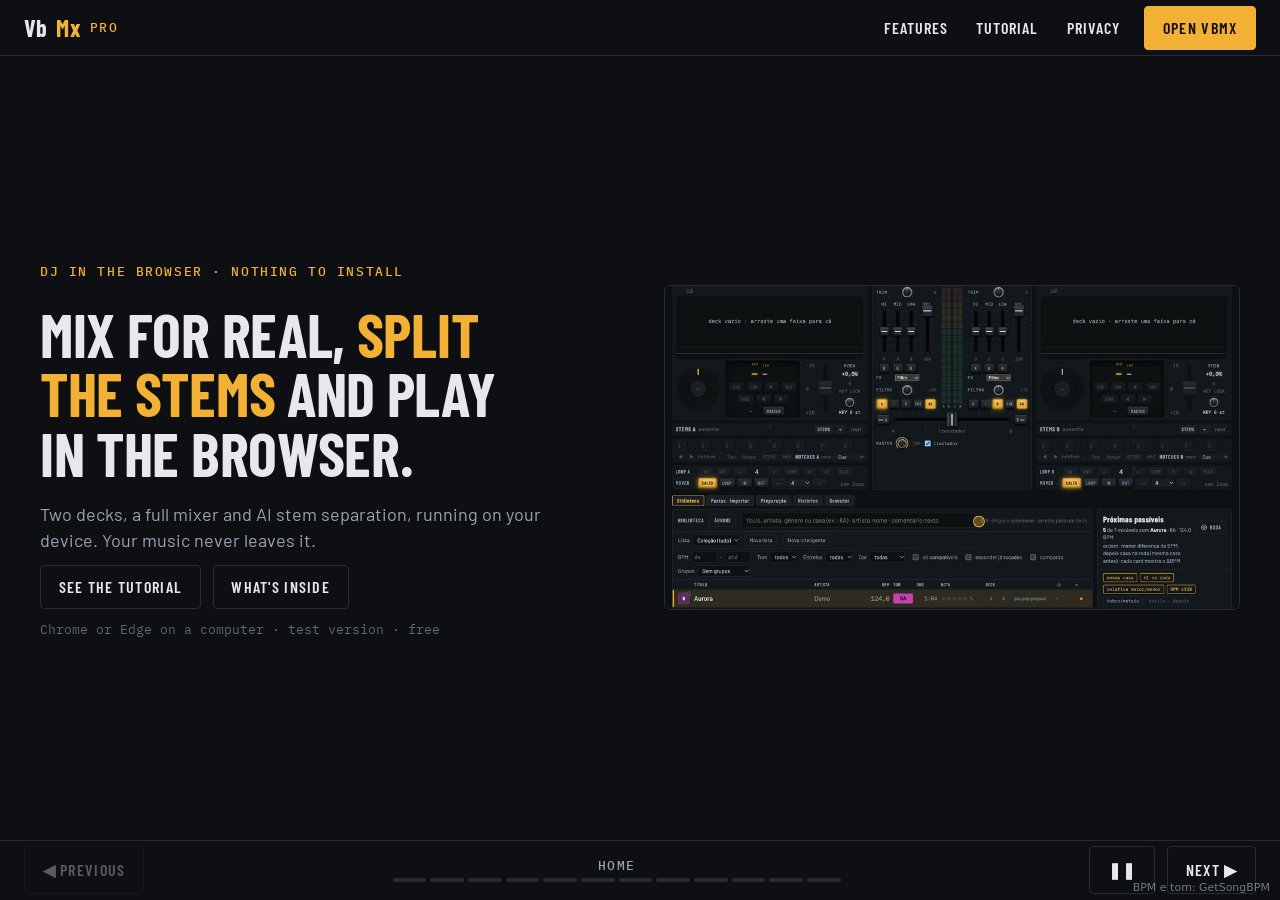
==== commit 7675e6b9: "Link de crédito para o GetSongBPM Co-Authored-By: Claude Sonnet 5.5 <noreply@anthropic.com> Claude-S" ====
--- a/index.html
+++ b/index.html
@@ -563,5 +563,6 @@
   window.__site = { go: go, current: function () { return current; }, total: panels.length };
 })();
 </script>
+<a href="https://getsongbpm.com" target="_blank" rel="noopener" style="position:fixed;right:10px;bottom:6px;z-index:50;font:11px/1.2 system-ui,sans-serif;color:#9aa;opacity:.7;text-decoration:none">BPM e tom: GetSongBPM</a>
 </body>
 </html>
